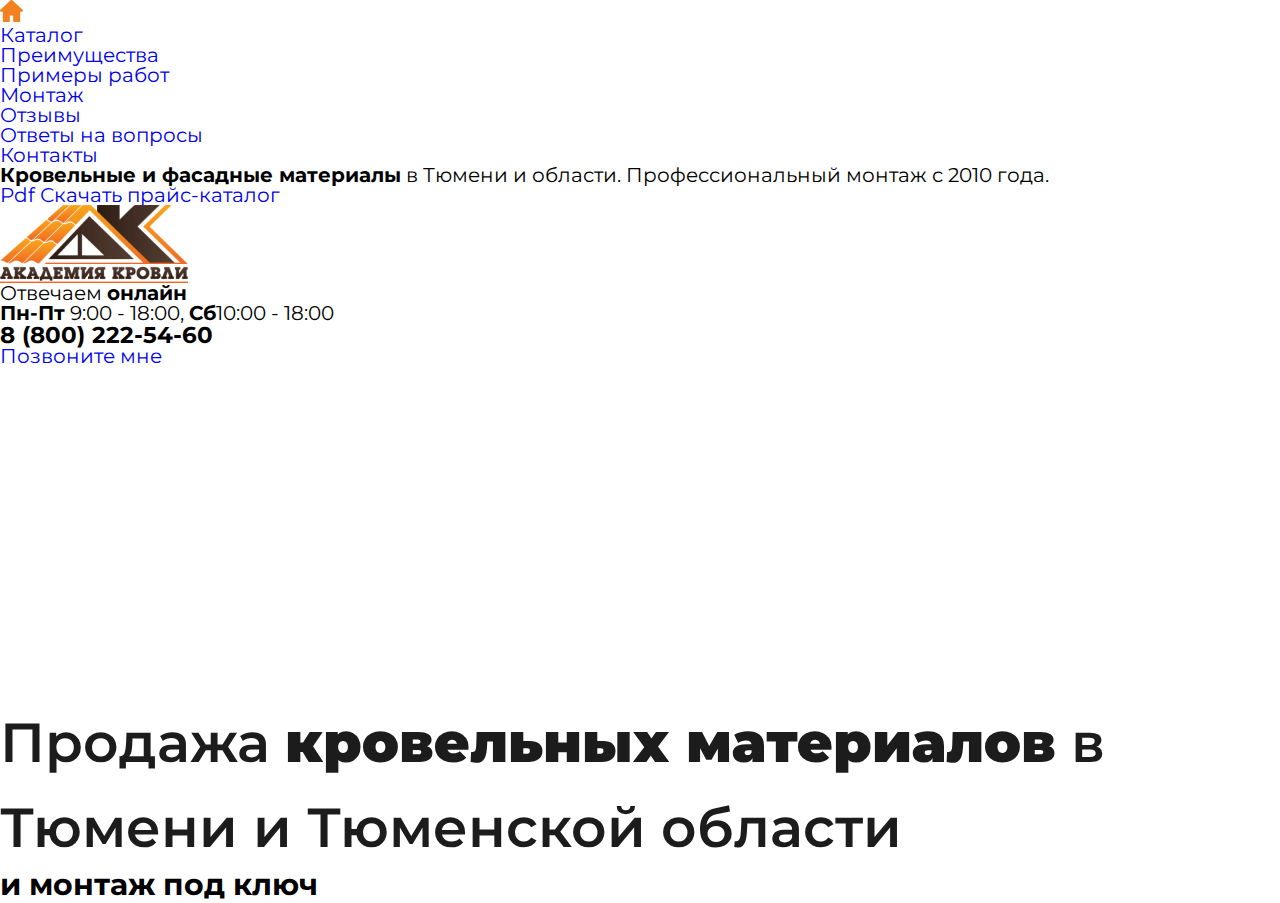
==== index.html @ 5ec49ae6 "feat: made html layout" ====
<!DOCTYPE html>
<html lang="ru">
<head>
    <meta charset="UTF-8">
    <meta http-equiv="X-UA-Compatible" content="IE=edge">
    <meta name="viewport" content="width=device-width, initial-scale=1">
    <title>Продажа кровельных материалов в Тюмени и Тюменской области</title>
    <link rel="stylesheet" href="style.css">
    <link rel="icon" href="./assets/flaticon.ico">
    <link rel="preconnect" href="https://fonts.googleapis.com">
    <link rel="preconnect" href="https://fonts.gstatic.com" crossorigin>
    <link href="https://fonts.googleapis.com/css2?family=Montserrat:wght@300;400;500;600;700&display=swap" rel="stylesheet">
</head>
<body>

    <header class="header">
        <div class="header_container">
        <div class="header_menu">
        <a href="#" class="logo">
        <object type="image/svg+xml" data="./assets/logo.svg" class="logo-object">
         Your browser does not support SVG
        </object>
        </a> 
        <div class="header_panel">
        <nav class="header-nav">
            <ul class="nav-list">
              <li class="nav-item"><a href="#" class="nav-link">Каталог</a></li>
              <li class="nav-item"><a href="#" class="nav-link">Преимущества</a></li>
              <li class="nav-item"><a href="#" class="nav-link">Примеры работ</a></li>
              <li class="nav-item"><a href="#" class="nav-link">Монтаж</a></li>
              <li class="nav-item"><a href="#" class="nav-link">Отзывы</a></li>
              <li class="nav-item"><a href="#" class="nav-link">Ответы на вопросы</a></li>
              <li class="nav-item"><a href="#" class="nav-link">Контакты</a></li>
            </ul>
          </nav>
        </div>
    </div>
    <span class="border_line"></span>
    <div class="header_points">
    <div class="theme_block"><b>Кровельные и фасадные материалы</b> в Тюмени и области. Профессиональный монтаж с 2010 года.</div>
    <div class="pdf_block">
        <a href="#" class="pdf_button">Pdf</a>
        <a href="#" class="download_price clickable_link">Скачать прайс-каталог</a>
    </div>
    <div class="big-logo"><img src="./assets/logo_big.png" alt="logo_big"></div>
    <div class="social_links">
        <p>Отвечаем <b>онлайн</b></p>
        <ul class="social_links_buttons">
            <li class="social_links-item"><a href="#" class="viber-link"></a></li>
            <li class="social_links-item"><a href="#" class="whatsup-link"></a></li>
            <li class="social_links-item"><a href="#" class="telegram-link"></a></li>
        </ul>
    </div>
    <div class="contacts">
        <p><b>Пн-Пт</b> 9:00 - 18:00, <b>Сб</b>10:00 - 18:00</p>
        <h3>8 (800) 222-54-60</h3>
        <a href="#" class="call_link clickable_link">Позвоните мне</a>
    </div>
    </div>
</div>
    </header>


<section class="landing_text">

<h1 class="landing_title">Продажа <b>кровельных материалов</b> в Тюмени и Тюменской области </h1>
<div class="title_addition">
    <div class="dots">
        <span class="dot"></span>
        <span class="dot"></span>
        <span class="dot"></span>
        <span class="dot"></span>
      </div>
<h2>и монтаж под ключ</h2>



</div>




</section>








<script  src="./script.js">
</script>  
</body>
</html>
---- style.css ----
* {
  padding: 0;
  margin: 0;
  border: 0;
}

*, *:before, *:after {
  -webkit-box-sizing: border-box;
  box-sizing: border-box;
}

:focus, :active {
  outline: none;
}

a:focus, a:active {
  outline: none;
}

nav, footer, header, aside {
  display: block;
}

html, body {
  scroll-behavior: smooth;
  overflow-x: hidden;
  height: 100%;
  width: 100%;
  font-size: 100%;
  line-height: 1;
  -ms-text-size-adjust: 100%;
  -moz-text-size-adjust: 100%;
  -webkit-text-size-adjust: 100%;
}

input, button, textarea {
  font-family: inherit;
}

input::-ms-clear {
  display: none;
}

button {
  padding: 0;
  border: none;
  font: inherit;
  color: inherit;
  background-color: transparent;
  cursor: pointer;
}

button::-moz-focus-inner {
  padding: 0;
  border: 0;
}

a, a:visited {
  text-decoration: none;
}

a:hover {
  text-decoration: none;
}

ul li {
  list-style: none;
}

img {
  vertical-align: top;
}

textarea {
  font-family: inherit;
  font-size: inherit;
  line-height: inherit;
  border: none;
  background-color: transparent;
  resize: none;
  outline: none;
}

body, h1 {
  font-family: 'Montserrat', sans-serif;
}

html {
  font-size: 20px;
}

body {
  display: -webkit-box;
  display: -ms-flexbox;
  display: flex;
  -webkit-box-orient: vertical;
  -webkit-box-direction: normal;
      -ms-flex-direction: column;
          flex-direction: column;
  -webkit-box-pack: justify;
      -ms-flex-pack: justify;
          justify-content: space-between;
  background-image: url(./assets/BG.jpg) no-repeat;
  background-size: cover;
}

.container {
  max-width: 1570px;
  margin: 0 auto;
}

@media (max-width: 320px) {
  .container {
    padding: 0 21px;
  }
}

h1 {
  font-size: 2.75rem;
  font-style: normal;
  font-weight: 600;
  line-height: 4.25rem;
  color: #1C1C1C;
}
/*# sourceMappingURL=style.css.map */
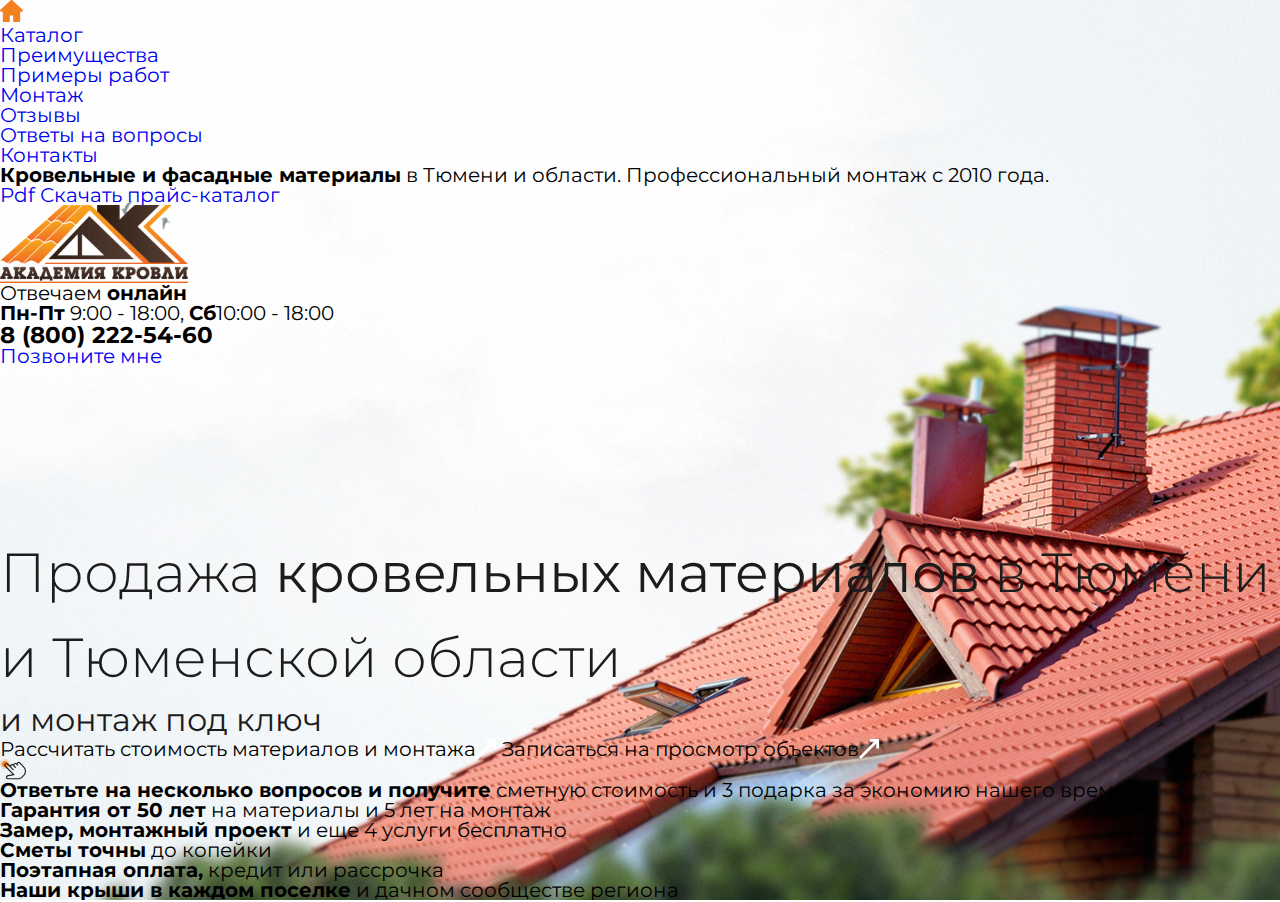
==== commit 22360e6a: "feat: end html start css" ====
--- a/index.html
+++ b/index.html
@@ -60,7 +60,7 @@
 </div>
     </header>
 
-
+<main>
 <section class="landing_text">
 
 <h1 class="landing_title">Продажа <b>кровельных материалов</b> в Тюмени и Тюменской области </h1>
@@ -72,23 +72,29 @@
         <span class="dot"></span>
       </div>
 <h2>и монтаж под ключ</h2>
-
-
-
+<button class="button cost_button"><span>Рассчитать стоимость материалов и монтажа</span><img src="./assets/arrow.svg" alt="arrow"></button>
+<button class="button buy_button"><span>Записаться на просмотр объектов</span><img src="./assets/arrow.svg" alt="arrow"></button>
+<div class="call_to_action">
+<img src="./assets/questions_icon.svg" alt="questions_call">
+<p class="questions_call"><b>Ответьте на несколько вопросов и получите</b> сметную стоимость и 3 подарка за экономию нашего времени</p>
 </div>
-
-
-
+</div>
 
 </section>
 
+<section class="bullets">
 
+    <ul class="bullets-list">
+        <li class="bullets-item"><b>Гарантия от 50 лет</b> на материалы и 5 лет на монтаж</li>
+        <li class="bullets-item"><b>Замер, монтажный проект</b> и еще 4 услуги бесплатно</li>
+        <li class="bullets-item"><b>Сметы точны</b> до копейки</li>
+        <li class="bullets-item"><b>Поэтапная оплата,</b> кредит или рассрочка </li>
+        <li class="bullets-item"><b>Наши крыши в каждом поселке</b> и дачном сообществе региона</li>
+      </ul>
 
+</section>
 
-
-
-
-
+</main>
 <script  src="./script.js">
 </script>  
 </body>
--- a/style.css
+++ b/style.css
@@ -81,7 +81,7 @@
   outline: none;
 }
 
-body, h1 {
+body {
   font-family: 'Montserrat', sans-serif;
 }
 
@@ -100,7 +100,10 @@
   -webkit-box-pack: justify;
       -ms-flex-pack: justify;
           justify-content: space-between;
-  background-image: url(./assets/BG.jpg) no-repeat;
+  background-image: url(./assets/BG.jpg);
+  width: 100vw;
+  background-position: center;
+  background-repeat: no-repeat;
   background-size: cover;
 }
 
@@ -118,8 +121,16 @@
 h1 {
   font-size: 2.75rem;
   font-style: normal;
-  font-weight: 600;
+  font-weight: 300;
   line-height: 4.25rem;
   color: #1C1C1C;
 }
+
+h2 {
+  font-size: 1.6rem;
+  font-style: normal;
+  font-weight: 400;
+  line-height: 1.95rem;
+  color: #1C1C1C;
+}
 /*# sourceMappingURL=style.css.map */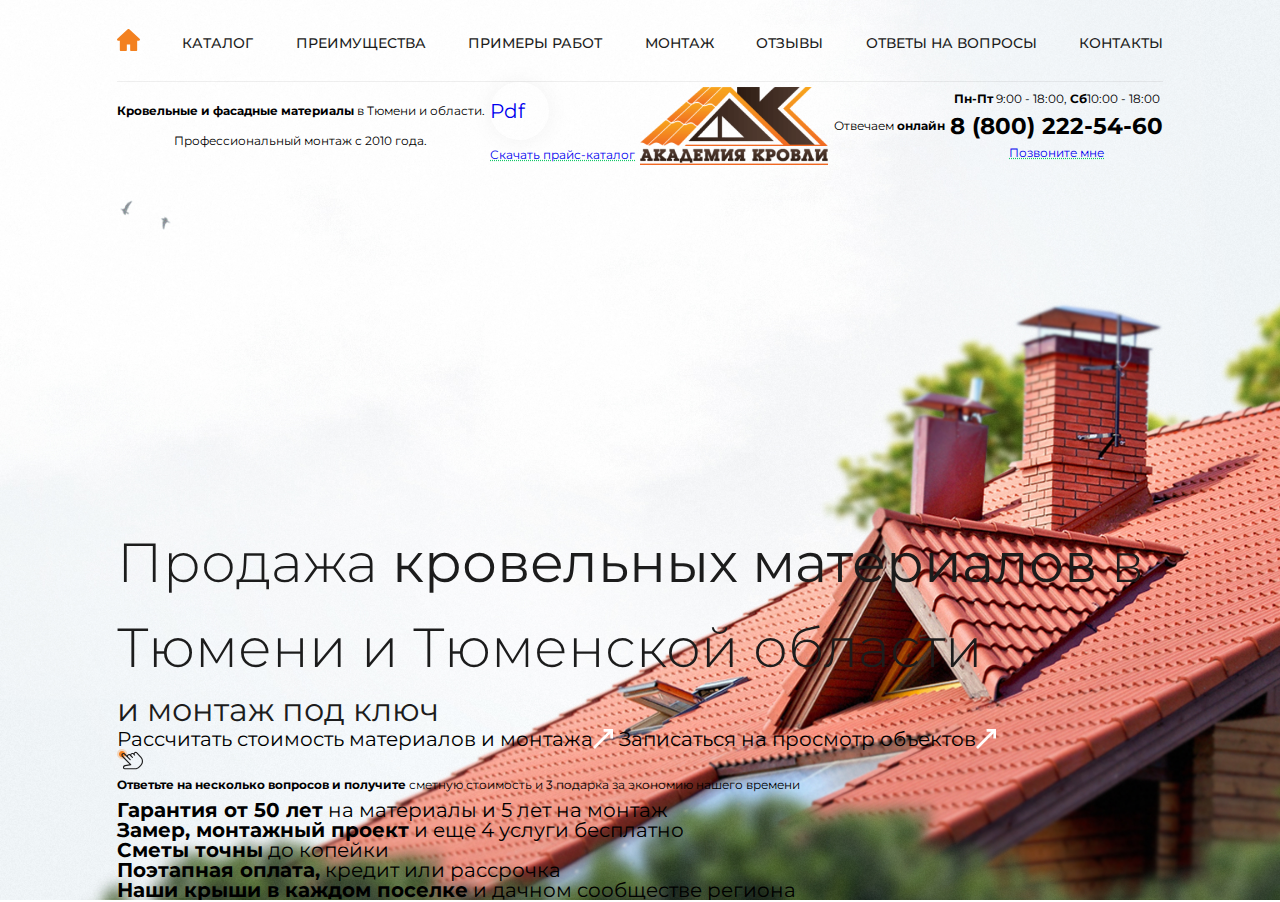
==== commit 58fa0c57: "feat: end header" ====
--- a/index.html
+++ b/index.html
@@ -14,16 +14,12 @@
 <body>
 
     <header class="header">
-        <div class="header_container">
-        <div class="header_menu">
-        <a href="#" class="logo">
-        <object type="image/svg+xml" data="./assets/logo.svg" class="logo-object">
-         Your browser does not support SVG
-        </object>
-        </a> 
-        <div class="header_panel">
-        <nav class="header-nav">
+        <div class="container">
+        <nav class="header_menu">
             <ul class="nav-list">
+              <li class="logo-object"><a href="#" class="nav-link logo"><object type="image/svg+xml" data="./assets/logo.svg" class="logo-object">
+                Your browser does not support SVG
+               </object></a></li>
               <li class="nav-item"><a href="#" class="nav-link">Каталог</a></li>
               <li class="nav-item"><a href="#" class="nav-link">Преимущества</a></li>
               <li class="nav-item"><a href="#" class="nav-link">Примеры работ</a></li>
@@ -33,17 +29,18 @@
               <li class="nav-item"><a href="#" class="nav-link">Контакты</a></li>
             </ul>
           </nav>
-        </div>
+    <span class="border_line"></span>
+    <div class="header_menu">
+    <div class="theme_block">
+        <p><b>Кровельные и фасадные материалы</b> в Тюмени и области.</p>
+        <p> Профессиональный монтаж с 2010 года.</p>
     </div>
-    <span class="border_line"></span>
-    <div class="header_points">
-    <div class="theme_block"><b>Кровельные и фасадные материалы</b> в Тюмени и области. Профессиональный монтаж с 2010 года.</div>
     <div class="pdf_block">
-        <a href="#" class="pdf_button">Pdf</a>
+        <div class="pdf_button"><a href="#">Pdf</a></div>
         <a href="#" class="download_price clickable_link">Скачать прайс-каталог</a>
     </div>
     <div class="big-logo"><img src="./assets/logo_big.png" alt="logo_big"></div>
-    <div class="social_links">
+    <div class="social_links theme_block">
         <p>Отвечаем <b>онлайн</b></p>
         <ul class="social_links_buttons">
             <li class="social_links-item"><a href="#" class="viber-link"></a></li>
@@ -51,7 +48,7 @@
             <li class="social_links-item"><a href="#" class="telegram-link"></a></li>
         </ul>
     </div>
-    <div class="contacts">
+    <div class="contacts theme_block">
         <p><b>Пн-Пт</b> 9:00 - 18:00, <b>Сб</b>10:00 - 18:00</p>
         <h3>8 (800) 222-54-60</h3>
         <a href="#" class="call_link clickable_link">Позвоните мне</a>
@@ -61,8 +58,8 @@
     </header>
 
 <main>
+<div class="container">
 <section class="landing_text">
-
 <h1 class="landing_title">Продажа <b>кровельных материалов</b> в Тюмени и Тюменской области </h1>
 <div class="title_addition">
     <div class="dots">
@@ -93,7 +90,7 @@
       </ul>
 
 </section>
-
+</div>
 </main>
 <script  src="./script.js">
 </script>  
--- a/style.css
+++ b/style.css
@@ -79,6 +79,11 @@
   background-color: transparent;
   resize: none;
   outline: none;
+}
+
+.nav-link, .logo {
+  -webkit-transition: all .3s ease-out;
+  transition: all .3s ease-out;
 }
 
 body {
@@ -108,11 +113,11 @@
 }
 
 .container {
-  max-width: 1570px;
+  max-width: 81.77vw;
   margin: 0 auto;
 }
 
-@media (max-width: 320px) {
+@media (max-width: 16.67vw) {
   .container {
     padding: 0 21px;
   }
@@ -133,4 +138,111 @@
   line-height: 1.95rem;
   color: #1C1C1C;
 }
+
+.header {
+  display: -webkit-box;
+  display: -ms-flexbox;
+  display: flex;
+  -webkit-box-orient: vertical;
+  -webkit-box-direction: normal;
+      -ms-flex-direction: column;
+          flex-direction: column;
+}
+
+.header_menu {
+  display: -webkit-box;
+  display: -ms-flexbox;
+  display: flex;
+  -webkit-box-align: center;
+      -ms-flex-align: center;
+          align-items: center;
+  -webkit-box-pack: justify;
+      -ms-flex-pack: justify;
+          justify-content: space-between;
+}
+
+.nav-list {
+  padding: 2.24vw 0 1.92vw 0;
+  width: 100vw;
+  display: -webkit-box;
+  display: -ms-flexbox;
+  display: flex;
+  -webkit-box-align: center;
+      -ms-flex-align: center;
+          align-items: center;
+  -webkit-box-pack: justify;
+      -ms-flex-pack: justify;
+          justify-content: space-between;
+  border-bottom: 1px solid rgba(28, 28, 28, 0.07);
+}
+
+.nav-link {
+  list-style: none;
+  cursor: pointer;
+  font-size: 0.7rem;
+  font-style: normal;
+  font-weight: 500;
+  line-height: 0.98rem;
+  text-transform: uppercase;
+  letter-spacing: 5%;
+  color: #1C1C1C;
+}
+
+.nav-link:hover {
+  color: #F38120;
+}
+
+@media (max-width: 16.67vw) {
+  .header-nav {
+    display: none;
+  }
+}
+
+.logo {
+  cursor: pointer;
+}
+
+.logo-object {
+  cursor: pointer;
+}
+
+p {
+  font-size: 0.6rem;
+  font-style: normal;
+  font-weight: 400;
+  line-height: 1.5rem;
+}
+
+.theme_block {
+  display: -webkit-box;
+  display: -ms-flexbox;
+  display: flex;
+  -webkit-box-orient: vertical;
+  -webkit-box-direction: normal;
+      -ms-flex-direction: column;
+          flex-direction: column;
+  text-align: center;
+}
+
+.clickable_link {
+  font-size: 0.6rem;
+  font-style: normal;
+  font-weight: 400;
+  line-height: 1.5rem;
+  text-decoration: underline;
+  -webkit-text-decoration-style: dotted;
+          text-decoration-style: dotted;
+  -webkit-text-decoration-color: #12C868;
+          text-decoration-color: #12C868;
+}
+
+.pdf_button {
+  width: 4.57vw;
+  height: 4.57vw;
+  border-radius: 50%;
+  -webkit-box-shadow: 0px 0px 25px rgba(0, 0, 0, 0.05);
+          box-shadow: 0px 0px 25px rgba(0, 0, 0, 0.05);
+  -ms-flex-line-pack: center;
+      align-content: center;
+}
 /*# sourceMappingURL=style.css.map */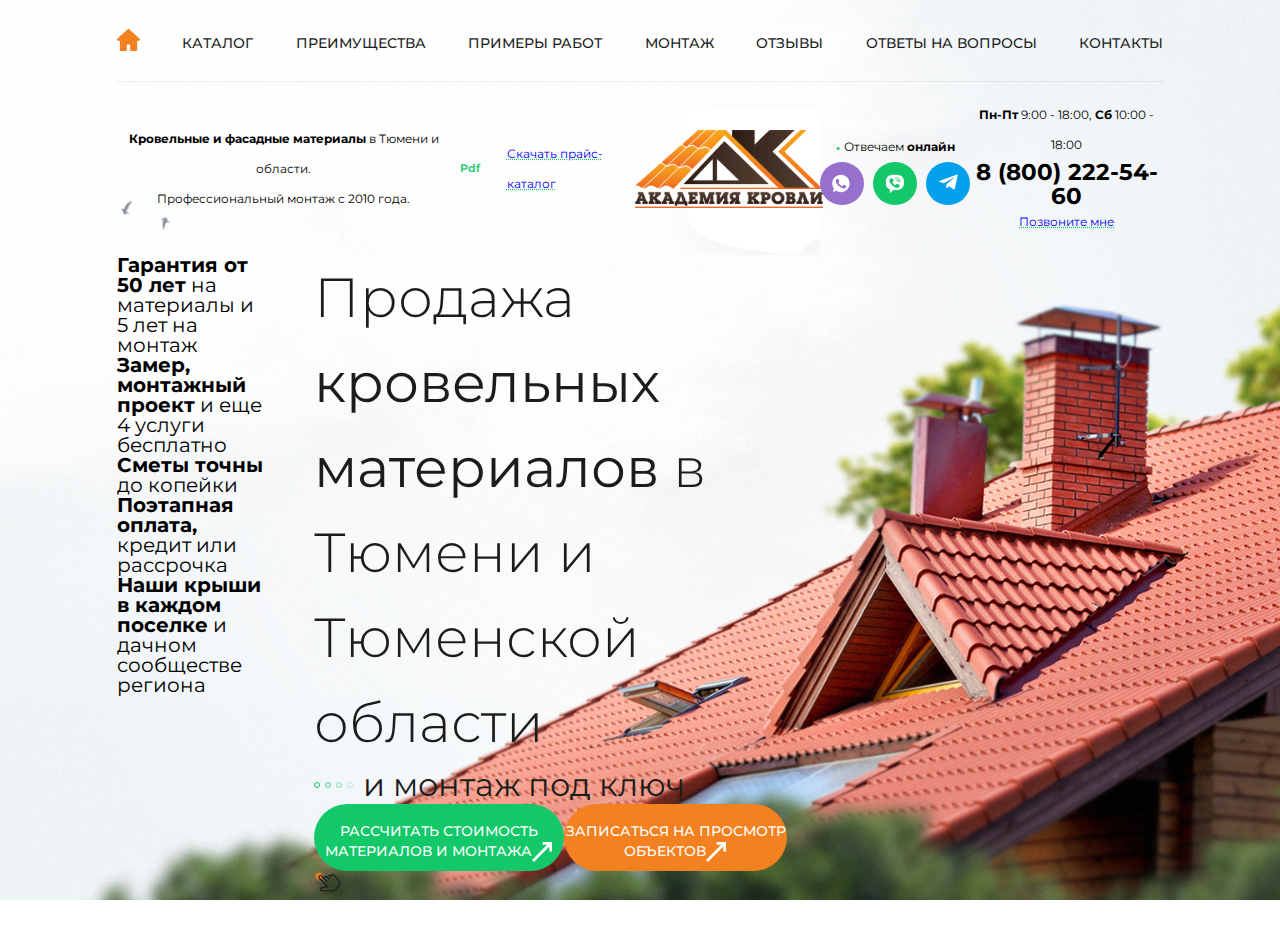
==== commit 802df193: "feat: add css" ====
--- a/index.html
+++ b/index.html
@@ -36,20 +36,32 @@
         <p> Профессиональный монтаж с 2010 года.</p>
     </div>
     <div class="pdf_block">
-        <div class="pdf_button"><a href="#">Pdf</a></div>
+        <div class="icon-circle icon-circle_white"><a href="#">Pdf</a></div>
         <a href="#" class="download_price clickable_link">Скачать прайс-каталог</a>
     </div>
     <div class="big-logo"><img src="./assets/logo_big.png" alt="logo_big"></div>
     <div class="social_links theme_block">
         <p>Отвечаем <b>онлайн</b></p>
         <ul class="social_links_buttons">
-            <li class="social_links-item"><a href="#" class="viber-link"></a></li>
-            <li class="social_links-item"><a href="#" class="whatsup-link"></a></li>
-            <li class="social_links-item"><a href="#" class="telegram-link"></a></li>
+            <li class="social_links-item">
+                <span class="icon-circle icon-circle_purple">
+                    <span class="ico ico_viber"></span>
+                </span>
+            </li>
+            <li class="social_links-item">
+                <span class="icon-circle icon-circle_green">
+                <span class="ico ico_whatsup"></span>
+            </span>
+            </li>
+            <li class="social_links-item">
+                <span class="icon-circle icon-circle_blue">
+                <span class="ico ico_telegram"></span>
+            </span>
+            </li>
         </ul>
     </div>
     <div class="contacts theme_block">
-        <p><b>Пн-Пт</b> 9:00 - 18:00, <b>Сб</b>10:00 - 18:00</p>
+        <p><b>Пн-Пт</b> 9:00 - 18:00, <b>Сб</b> 10:00 - 18:00</p>
         <h3>8 (800) 222-54-60</h3>
         <a href="#" class="call_link clickable_link">Позвоните мне</a>
     </div>
@@ -59,6 +71,21 @@
 
 <main>
 <div class="container">
+<div class="section_wrap">
+    <section class="bullets">
+
+        <ul class="bullets-list">
+            <li class="bullets-item"><b>Гарантия от 50 лет</b> на материалы и 5 лет на монтаж</li>
+            <li class="bullets-item"><b>Замер, монтажный проект</b> и еще 4 услуги бесплатно</li>
+            <li class="bullets-item"><b>Сметы точны</b> до копейки</li>
+            <li class="bullets-item"><b>Поэтапная оплата,</b> кредит или рассрочка </li>
+            <li class="bullets-item"><b>Наши крыши в каждом поселке</b> и дачном сообществе региона</li>
+          </ul>
+    
+    </section>
+
+
+
 <section class="landing_text">
 <h1 class="landing_title">Продажа <b>кровельных материалов</b> в Тюмени и Тюменской области </h1>
 <div class="title_addition">
@@ -69,8 +96,10 @@
         <span class="dot"></span>
       </div>
 <h2>и монтаж под ключ</h2>
-<button class="button cost_button"><span>Рассчитать стоимость материалов и монтажа</span><img src="./assets/arrow.svg" alt="arrow"></button>
-<button class="button buy_button"><span>Записаться на просмотр объектов</span><img src="./assets/arrow.svg" alt="arrow"></button>
+</div>
+<div class="buttons">
+<button class="button button_cost"><span>Рассчитать стоимость материалов и монтажа</span><img src="./assets/arrow.svg" alt="arrow"></button>
+<button class="button button_buy"><span>Записаться на просмотр объектов</span><img src="./assets/arrow.svg" alt="arrow"></button>
 <div class="call_to_action">
 <img src="./assets/questions_icon.svg" alt="questions_call">
 <p class="questions_call"><b>Ответьте на несколько вопросов и получите</b> сметную стоимость и 3 подарка за экономию нашего времени</p>
@@ -78,18 +107,7 @@
 </div>
 
 </section>
-
-<section class="bullets">
-
-    <ul class="bullets-list">
-        <li class="bullets-item"><b>Гарантия от 50 лет</b> на материалы и 5 лет на монтаж</li>
-        <li class="bullets-item"><b>Замер, монтажный проект</b> и еще 4 услуги бесплатно</li>
-        <li class="bullets-item"><b>Сметы точны</b> до копейки</li>
-        <li class="bullets-item"><b>Поэтапная оплата,</b> кредит или рассрочка </li>
-        <li class="bullets-item"><b>Наши крыши в каждом поселке</b> и дачном сообществе региона</li>
-      </ul>
-
-</section>
+</div>
 </div>
 </main>
 <script  src="./script.js">
--- a/style.css
+++ b/style.css
@@ -1,3 +1,4 @@
+@charset "UTF-8";
 * {
   padding: 0;
   margin: 0;
@@ -81,7 +82,7 @@
   outline: none;
 }
 
-.nav-link, .logo {
+.nav-link, .logo, .icon-circle_white:hover, .dot, .button {
   -webkit-transition: all .3s ease-out;
   transition: all .3s ease-out;
 }
@@ -102,9 +103,6 @@
   -webkit-box-direction: normal;
       -ms-flex-direction: column;
           flex-direction: column;
-  -webkit-box-pack: justify;
-      -ms-flex-pack: justify;
-          justify-content: space-between;
   background-image: url(./assets/BG.jpg);
   width: 100vw;
   background-position: center;
@@ -236,13 +234,216 @@
           text-decoration-color: #12C868;
 }
 
-.pdf_button {
-  width: 4.57vw;
-  height: 4.57vw;
+.pdf_block {
+  display: -webkit-box;
+  display: -ms-flexbox;
+  display: flex;
+  -webkit-box-align: center;
+      -ms-flex-align: center;
+          align-items: center;
+  gap: 17.15px;
+}
+
+.big-logo {
+  width: 14.27vw;
+  height: 13.55vw;
+  background-image: url(./assets/biglogoform.png);
+  display: -webkit-inline-box;
+  display: -ms-inline-flexbox;
+  display: inline-flex;
+  -webkit-box-align: center;
+      -ms-flex-align: center;
+          align-items: center;
+  -webkit-box-pack: center;
+      -ms-flex-pack: center;
+          justify-content: center;
+}
+
+.social_links p::before {
+  content: "🞄";
+  color: #12C868;
+  padding-right: 4px;
+}
+
+.social_links_buttons {
+  display: -webkit-box;
+  display: -ms-flexbox;
+  display: flex;
+  gap: 0.73vw;
+}
+
+.ico {
+  cursor: pointer;
+  display: inline-block;
+  width: 19.29px;
+  height: 19.29px;
+}
+
+.icon-circle {
+  width: 43.85px;
+  height: 43.85px;
   border-radius: 50%;
+  display: -webkit-inline-box;
+  display: -ms-inline-flexbox;
+  display: inline-flex;
+  -webkit-box-align: center;
+      -ms-flex-align: center;
+          align-items: center;
+  -webkit-box-pack: center;
+      -ms-flex-pack: center;
+          justify-content: center;
+}
+
+.icon-circle_purple {
+  background-color: #976FCC;
+}
+
+.icon-circle_green {
+  background-color: #12C868;
+}
+
+.icon-circle_blue {
+  background-color: #05A0EB;
+}
+
+.icon-circle_white:hover {
   -webkit-box-shadow: 0px 0px 25px rgba(0, 0, 0, 0.05);
           box-shadow: 0px 0px 25px rgba(0, 0, 0, 0.05);
-  -ms-flex-line-pack: center;
-      align-content: center;
+}
+
+.icon-circle_white a {
+  font-size: 0.55rem;
+  font-style: normal;
+  font-weight: 600;
+  line-height: 0.67rem;
+  color: #12C868;
+}
+
+.ico_viber {
+  background-image: url("./assets/viber.svg");
+  background-repeat: no-repeat;
+  background-size: contain;
+}
+
+.ico_whatsup {
+  background-image: url("./assets/whatsup.svg");
+  background-repeat: no-repeat;
+  background-size: contain;
+}
+
+.ico_telegram {
+  background-image: url("./assets/telegram.svg");
+  background-repeat: no-repeat;
+  background-size: contain;
+}
+
+.section_wrap {
+  display: -webkit-box;
+  display: -ms-flexbox;
+  display: flex;
+  gap: 3.7vw;
+}
+
+.landing_text {
+  display: -webkit-box;
+  display: -ms-flexbox;
+  display: flex;
+  -webkit-box-orient: vertical;
+  -webkit-box-direction: normal;
+      -ms-flex-direction: column;
+          flex-direction: column;
+  width: 37.92vw;
+  height: 30.42vw;
+}
+
+.title_addition {
+  display: -webkit-box;
+  display: -ms-flexbox;
+  display: flex;
+  -webkit-box-align: center;
+      -ms-flex-align: center;
+          align-items: center;
+  gap: 0.83vw;
+}
+
+.dots {
+  display: -webkit-box;
+  display: -ms-flexbox;
+  display: flex;
+  gap: 0.367vw;
+}
+
+.dot {
+  width: 0.48vw;
+  height: 0.48vw;
+  border-radius: 50%;
+  border: 1.5px solid #12C868;
+}
+
+.dot:nth-child(2) {
+  border: 1.5px solid rgba(18, 200, 104, 0.75);
+}
+
+.dot:nth-child(3) {
+  border: 1.5px solid rgba(18, 200, 104, 0.5);
+}
+
+.dot:nth-child(4) {
+  border: 1.5px solid rgba(18, 200, 104, 0.25);
+}
+
+.buttons {
+  display: -webkit-box;
+  display: -ms-flexbox;
+  display: flex;
+  -ms-flex-wrap: wrap;
+      flex-wrap: wrap;
+}
+
+.button {
+  -webkit-box-align: center;
+      -ms-flex-align: center;
+          align-items: center;
+  padding: 1.4vw 0;
+  height: 5.2vw;
+  font-size: 0.7rem;
+  font-style: normal;
+  font-weight: 500;
+  line-height: 0.98rem;
+  color: #FFFFFF;
+  text-transform: uppercase;
+  letter-spacing: 2%;
+  border-radius: 500px;
+  cursor: pointer;
+}
+
+.button_cost {
+  background: #12C868;
+  width: 19.53vw;
+}
+
+.button_cost:hover {
+  background: #21E27C;
+}
+
+.button_buy {
+  background: #F38120;
+  width: 17.44vw;
+}
+
+.button_buy:hover {
+  background: #FD9C49;
+}
+
+.bullets {
+  display: -webkit-box;
+  display: -ms-flexbox;
+  display: flex;
+  -webkit-box-orient: vertical;
+  -webkit-box-direction: normal;
+      -ms-flex-direction: column;
+          flex-direction: column;
+  width: 11.72vw;
+  height: 32.63vw;
 }
 /*# sourceMappingURL=style.css.map */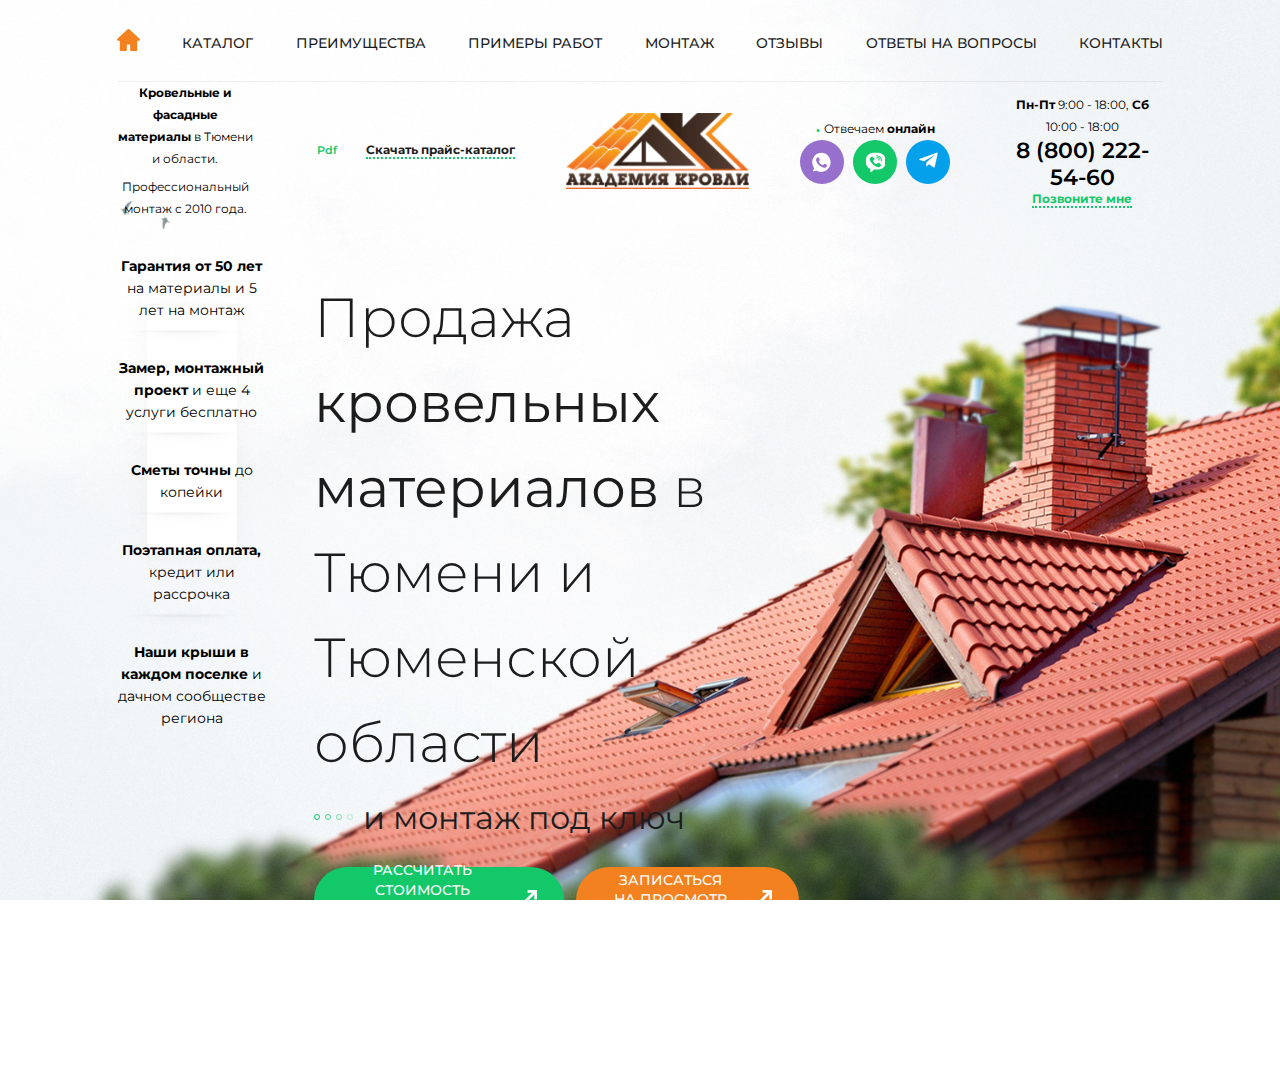
==== commit 37b06e64: "feat: end dekstop" ====
--- a/index.html
+++ b/index.html
@@ -31,39 +31,64 @@
           </nav>
     <span class="border_line"></span>
     <div class="header_menu">
-    <div class="theme_block">
-        <p><b>Кровельные и фасадные материалы</b> в Тюмени и области.</p>
+    <div class="theme_block introduction_block">
+        <p><strong>Кровельные и фасадные материалы</strong> в Тюмени и области.</p>
         <p> Профессиональный монтаж с 2010 года.</p>
     </div>
     <div class="pdf_block">
         <div class="icon-circle icon-circle_white"><a href="#">Pdf</a></div>
-        <a href="#" class="download_price clickable_link">Скачать прайс-каталог</a>
+        <a href="#" class="download_price clickable_link"><b>Скачать прайс-каталог</b></a>
     </div>
     <div class="big-logo"><img src="./assets/logo_big.png" alt="logo_big"></div>
     <div class="social_links theme_block">
-        <p>Отвечаем <b>онлайн</b></p>
+        <p>Отвечаем <strong>онлайн</strong></p>
         <ul class="social_links_buttons">
             <li class="social_links-item">
+                <a href="https://www.viber.com/ru/" target="_blank">
                 <span class="icon-circle icon-circle_purple">
                     <span class="ico ico_viber"></span>
+                </a>
                 </span>
             </li>
             <li class="social_links-item">
+                <a href="https://www.whatsapp.com/?lang=ru" target="_blank">
                 <span class="icon-circle icon-circle_green">
                 <span class="ico ico_whatsup"></span>
             </span>
+                </a>
             </li>
             <li class="social_links-item">
+                <a href="https://web.telegram.org/k/" target="_blank">
                 <span class="icon-circle icon-circle_blue">
                 <span class="ico ico_telegram"></span>
             </span>
+                </a>
             </li>
         </ul>
     </div>
     <div class="contacts theme_block">
-        <p><b>Пн-Пт</b> 9:00 - 18:00, <b>Сб</b> 10:00 - 18:00</p>
+        <p><strong>Пн-Пт</strong> 9:00 - 18:00, <strong>Сб</strong> 10:00 - 18:00</p>
         <h3>8 (800) 222-54-60</h3>
         <a href="#" class="call_link clickable_link">Позвоните мне</a>
+        <div class="popup" id="popup">
+            <div class="popup_body">
+                <button href="" class="round_button  popup_close"><img src="../../assets/icons/Xlose_Popup.svg" alt="close"></button>
+                <div class="popup_content">
+                   <img class="popup_picture"></img>
+                   <div class="popup_text">
+                   <h3 class="popup_title"></h3>
+                   <h4 class="popup_breed"></h4>
+                   <h5 class="popup_description"></h5>
+                   <ul class="popup_list">
+                    <li class="modal__list-point"></li>
+                    <li class="modal__list-point"></li>
+                    <li class="modal__list-point"></li>
+                    <li class="modal__list-point"></li>
+                   </ul>
+                </div>
+                </div>
+            </div>
+        </div>  
     </div>
     </div>
 </div>
@@ -75,11 +100,15 @@
     <section class="bullets">
 
         <ul class="bullets-list">
-            <li class="bullets-item"><b>Гарантия от 50 лет</b> на материалы и 5 лет на монтаж</li>
-            <li class="bullets-item"><b>Замер, монтажный проект</b> и еще 4 услуги бесплатно</li>
-            <li class="bullets-item"><b>Сметы точны</b> до копейки</li>
-            <li class="bullets-item"><b>Поэтапная оплата,</b> кредит или рассрочка </li>
-            <li class="bullets-item"><b>Наши крыши в каждом поселке</b> и дачном сообществе региона</li>
+            <li class="bullets-item"><strong>Гарантия от 50 лет</strong> на материалы и 5 лет на монтаж</li>
+            <span class="shadow_bullet"></span>
+            <li class="bullets-item"><strong>Замер, монтажный проект</strong> и еще 4 услуги бесплатно</li>
+            <span class="shadow_bullet"></span>
+            <li class="bullets-item"><strong>Сметы точны</strong> до копейки</li>
+            <span class="shadow_bullet"></span>
+            <li class="bullets-item"><strong>Поэтапная оплата,</strong> кредит или рассрочка </li>
+            <span class="shadow_bullet"></span>
+            <li class="bullets-item"><strong>Наши крыши в каждом поселке</strong> и дачном сообществе региона</li>
           </ul>
     
     </section>
@@ -87,7 +116,7 @@
 
 
 <section class="landing_text">
-<h1 class="landing_title">Продажа <b>кровельных материалов</b> в Тюмени и Тюменской области </h1>
+<h1 class="landing_title">Продажа <strong>кровельных материалов</strong> в Тюмени и Тюменской области </h1>
 <div class="title_addition">
     <div class="dots">
         <span class="dot"></span>
@@ -102,7 +131,7 @@
 <button class="button button_buy"><span>Записаться на просмотр объектов</span><img src="./assets/arrow.svg" alt="arrow"></button>
 <div class="call_to_action">
 <img src="./assets/questions_icon.svg" alt="questions_call">
-<p class="questions_call"><b>Ответьте на несколько вопросов и получите</b> сметную стоимость и 3 подарка за экономию нашего времени</p>
+<p class="questions_call"><strong>Ответьте на несколько вопросов и получите</strong> сметную стоимость и 3 подарка за экономию нашего времени</p>
 </div>
 </div>
 
--- a/style.css
+++ b/style.css
@@ -137,6 +137,13 @@
   color: #1C1C1C;
 }
 
+h3 {
+  font-size: 1.1rem;
+  font-style: normal;
+  font-weight: 600;
+  line-height: 1.34rem;
+}
+
 .header {
   display: -webkit-box;
   display: -ms-flexbox;
@@ -208,7 +215,7 @@
   font-size: 0.6rem;
   font-style: normal;
   font-weight: 400;
-  line-height: 1.5rem;
+  line-height: 1.1rem;
 }
 
 .theme_block {
@@ -220,18 +227,43 @@
       -ms-flex-direction: column;
           flex-direction: column;
   text-align: center;
+  line-height: 0.9rem;
+}
+
+.introduction_block {
+  display: -webkit-box;
+  display: -ms-flexbox;
+  display: flex;
+  -webkit-box-orient: vertical;
+  -webkit-box-direction: normal;
+      -ms-flex-direction: column;
+          flex-direction: column;
+  gap: 0.5vw;
+  width: 10.69vw;
+}
+
+.contacts {
+  width: 12.65vw;
 }
 
 .clickable_link {
   font-size: 0.6rem;
   font-style: normal;
   font-weight: 400;
-  line-height: 1.5rem;
-  text-decoration: underline;
-  -webkit-text-decoration-style: dotted;
-          text-decoration-style: dotted;
-  -webkit-text-decoration-color: #12C868;
-          text-decoration-color: #12C868;
+  line-height: 0.73rem;
+  color: #1C1C1C;
+}
+
+.clickable_link:hover {
+  color: #12C868;
+}
+
+.clickable_link::after {
+  top: 3px;
+  display: block;
+  width: 100%;
+  content: '';
+  border-bottom: 2px dotted #12C868;
 }
 
 .pdf_block {
@@ -246,17 +278,25 @@
 
 .big-logo {
   width: 14.27vw;
-  height: 13.55vw;
+  height: 7.7vw;
   background-image: url(./assets/biglogoform.png);
-  display: -webkit-inline-box;
-  display: -ms-inline-flexbox;
-  display: inline-flex;
+  background-position: center;
+  background-size: contain;
+  background-repeat: no-repeat;
+  display: -webkit-box;
+  display: -ms-flexbox;
+  display: flex;
   -webkit-box-align: center;
       -ms-flex-align: center;
           align-items: center;
   -webkit-box-pack: center;
       -ms-flex-pack: center;
           justify-content: center;
+}
+
+.big-logo img {
+  max-width: 100%;
+  height: auto;
 }
 
 .social_links p::before {
@@ -337,6 +377,32 @@
   background-size: contain;
 }
 
+.contacts {
+  display: -webkit-box;
+  display: -ms-flexbox;
+  display: flex;
+  -webkit-box-orient: vertical;
+  -webkit-box-direction: normal;
+      -ms-flex-direction: column;
+          flex-direction: column;
+  gap: 0.03vw;
+}
+
+.call_link {
+  color: #12C868;
+  font-weight: bold;
+  width: -webkit-fit-content;
+  width: -moz-fit-content;
+  width: fit-content;
+  -ms-flex-item-align: center;
+      -ms-grid-row-align: center;
+      align-self: center;
+}
+
+.call_link:hover {
+  color: #21E27C;
+}
+
 .section_wrap {
   display: -webkit-box;
   display: -ms-flexbox;
@@ -345,13 +411,15 @@
 }
 
 .landing_text {
-  display: -webkit-box;
-  display: -ms-flexbox;
-  display: flex;
-  -webkit-box-orient: vertical;
-  -webkit-box-direction: normal;
-      -ms-flex-direction: column;
-          flex-direction: column;
+  padding-top: 4.3vw;
+  display: -webkit-box;
+  display: -ms-flexbox;
+  display: flex;
+  -webkit-box-orient: vertical;
+  -webkit-box-direction: normal;
+      -ms-flex-direction: column;
+          flex-direction: column;
+  gap: 0.99vw;
   width: 37.92vw;
   height: 30.42vw;
 }
@@ -398,13 +466,22 @@
   display: flex;
   -ms-flex-wrap: wrap;
       flex-wrap: wrap;
+  gap: 0.9vw;
+  padding-top: 1.35vw;
 }
 
 .button {
-  -webkit-box-align: center;
-      -ms-flex-align: center;
-          align-items: center;
-  padding: 1.4vw 0;
+  display: -webkit-inline-box;
+  display: -ms-inline-flexbox;
+  display: inline-flex;
+  -webkit-box-align: center;
+      -ms-flex-align: center;
+          align-items: center;
+  -webkit-box-pack: center;
+      -ms-flex-pack: center;
+          justify-content: center;
+  gap: 1.71vw;
+  padding: 1.4vw 2vw 1.4vw 2.76vw;
   height: 5.2vw;
   font-size: 0.7rem;
   font-style: normal;
@@ -415,6 +492,7 @@
   letter-spacing: 2%;
   border-radius: 500px;
   cursor: pointer;
+  margin-bottom: 1vw;
 }
 
 .button_cost {
@@ -424,6 +502,7 @@
 
 .button_cost:hover {
   background: #21E27C;
+  gap: 1.3vw;
 }
 
 .button_buy {
@@ -433,9 +512,26 @@
 
 .button_buy:hover {
   background: #FD9C49;
+  gap: 1.3vw;
+}
+
+.call_to_action {
+  width: 14.3vw;
+  display: -webkit-box;
+  display: -ms-flexbox;
+  display: flex;
+  -webkit-box-align: start;
+      -ms-flex-align: start;
+          align-items: flex-start;
+  gap: 0.83vw;
 }
 
 .bullets {
+  background-image: url(./assets/bullets_form.png);
+  background-repeat: no-repeat;
+  background-position: center;
+  background-size: contain;
+  padding-top: 2.7vw;
   display: -webkit-box;
   display: -ms-flexbox;
   display: flex;
@@ -446,4 +542,136 @@
   width: 11.72vw;
   height: 32.63vw;
 }
+
+.bullets-list {
+  display: -webkit-box;
+  display: -ms-flexbox;
+  display: flex;
+  -webkit-box-orient: vertical;
+  -webkit-box-direction: normal;
+      -ms-flex-direction: column;
+          flex-direction: column;
+  text-align: center;
+}
+
+.shadow_bullet {
+  background-image: url(./assets/menu_shadow.png);
+  background-size: 100%;
+  height: 2.81vw;
+}
+
+.bullets-item {
+  font-size: 0.7rem;
+  font-style: normal;
+  font-weight: 400;
+  line-height: 1.1rem;
+}
+
+/*popup*/
+.popup {
+  position: fixed;
+  width: 100%;
+  height: 100%;
+  background-color: rgba(41, 41, 41, 0.6);
+  top: 0;
+  left: 0;
+  opacity: 0;
+  visibility: hidden;
+  overflow-x: hidden;
+  overflow-y: auto;
+  -webkit-transition: all 0.8s ease 0s;
+  transition: all 0.8s ease 0s;
+}
+
+.popup_open {
+  opacity: 1;
+  visibility: visible;
+}
+
+.popup_open .popup_content {
+  -webkit-transform: perspective(600px) translate(0px, 0%) rotateX(0deg);
+          transform: perspective(600px) translate(0px, 0%) rotateX(0deg);
+  opacity: 1;
+}
+
+.popup_body {
+  margin: 0 auto;
+  min-height: 100%;
+  display: -webkit-box;
+  display: -ms-flexbox;
+  display: flex;
+  -webkit-box-orient: vertical;
+  -webkit-box-direction: normal;
+      -ms-flex-direction: column;
+          flex-direction: column;
+  -webkit-box-align: center;
+      -ms-flex-align: center;
+          align-items: center;
+  -webkit-box-pack: center;
+      -ms-flex-pack: center;
+          justify-content: center;
+  max-width: 952px;
+}
+
+.popup_close {
+  -ms-flex-item-align: end;
+      align-self: flex-end;
+  margin-right: 10px;
+}
+
+.popup_content {
+  background-color: var(--color-light-s);
+  border-radius: 9px;
+  max-width: 900px;
+  display: -webkit-box;
+  display: -ms-flexbox;
+  display: flex;
+  -webkit-box-orient: horizontal;
+  -webkit-box-direction: normal;
+      -ms-flex-direction: row;
+          flex-direction: row;
+  -webkit-box-align: center;
+      -ms-flex-align: center;
+          align-items: center;
+  -ms-flex-item-align: start;
+      align-self: flex-start;
+}
+
+.popup_picture {
+  background-image: url(../../assets/images/pets-jennifer.png);
+  background-repeat: no-repeat;
+  background-size: cover;
+  width: 500px;
+  height: 500px;
+}
+
+.popup_text {
+  width: 351px;
+  margin: 0 20px 0 29px;
+}
+
+.popup_title {
+  padding-bottom: 10px;
+}
+
+.popup_description {
+  padding: 40px 0 40px 0;
+}
+
+.modal__list-point {
+  list-style-type: none;
+  font-style: var(--font-styleG);
+  font-size: var(--font-small-text);
+  padding-bottom: 10px;
+}
+
+.modal__list-point::before {
+  color: var(--color-primary);
+  content: "•";
+  padding-right: 10px;
+}
+
+.modal__list-point > .description {
+  font-weight: 700;
+}
 /*# sourceMappingURL=style.css.map */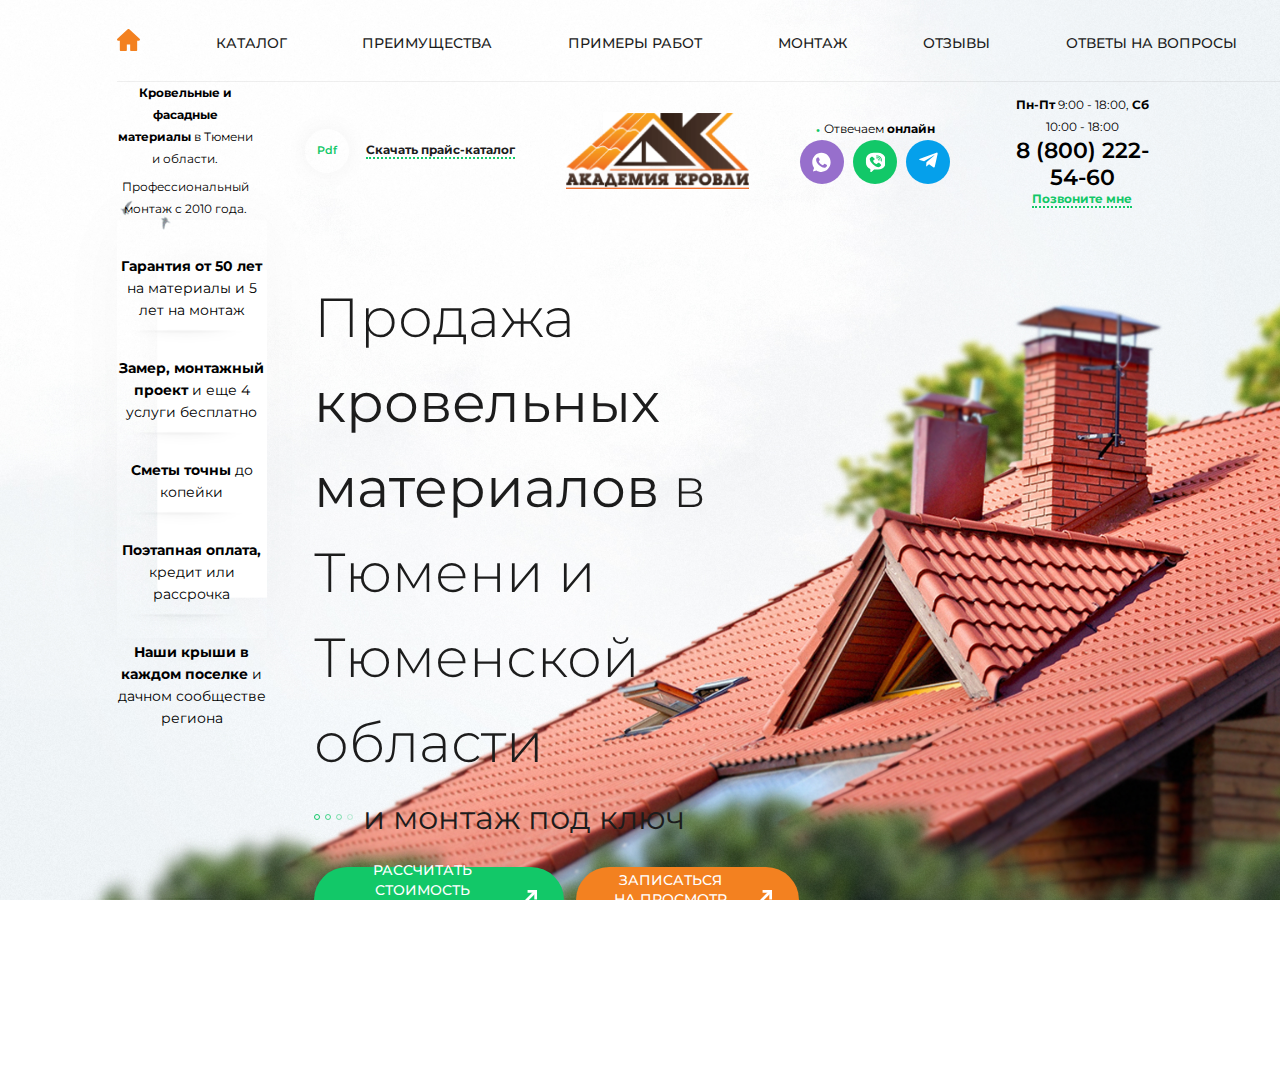
==== commit dbec78a6: "feat: finished" ====
--- a/index.html
+++ b/index.html
@@ -15,7 +15,7 @@
 
     <header class="header">
         <div class="container">
-        <nav class="header_menu">
+        <nav class="header-nav">
             <ul class="nav-list">
               <li class="logo-object"><a href="#" class="nav-link logo"><object type="image/svg+xml" data="./assets/logo.svg" class="logo-object">
                 Your browser does not support SVG
@@ -72,23 +72,31 @@
         <a href="#" class="call_link clickable_link">Позвоните мне</a>
         <div class="popup" id="popup">
             <div class="popup_body">
-                <button href="" class="round_button  popup_close"><img src="../../assets/icons/Xlose_Popup.svg" alt="close"></button>
+                <button href="" class="round_button  popup_close"><img src="./assets/popup_close.svg" alt="close"></button>
                 <div class="popup_content">
-                   <img class="popup_picture"></img>
-                   <div class="popup_text">
-                   <h3 class="popup_title"></h3>
-                   <h4 class="popup_breed"></h4>
-                   <h5 class="popup_description"></h5>
-                   <ul class="popup_list">
-                    <li class="modal__list-point"></li>
-                    <li class="modal__list-point"></li>
-                    <li class="modal__list-point"></li>
-                    <li class="modal__list-point"></li>
-                   </ul>
+                <div class="popup_title_block">
+                <h2 class="popup_title">Быстро оставить заявку</h2>
+                   <p class="popup_description">Введите номер, мы позвоним вам в течение 10 минут в рабочее время</p>
+                   <p>Пн–Пт 9:00 - 18:00, Сб 10:00 - 18:00</p>
+                </div>
+                   <div class="phone_block">
+                    <p>Введите номер телефона</p>
+                    <input type="tel" id="phone_input" placeholder="+7 ( _ _ _) _ _ - _ _ - _ _">
+                   </div>
+                <div class="button_popup">
+                   <button class="button button_buy button_buy_popup"><span>Позвоните мне</span><img src="./assets/arrow.svg" alt="arrow"></button> 
+                   <div class="confidence_part">
+                    <input type="checkbox" id="agreement" class="custom-checkbox"  name="agreement" checked>
+                    <label for="agreement"></label>
+                    <p>Нажимая кнопку вы соглашаетесь  с условиями <span>Политики конфиденциальности</span></p>
+                   </div>
                 </div>
                 </div>
             </div>
         </div>  
+    </div>
+    <div class="hamburger__menu burger">
+        <span></span>
     </div>
     </div>
 </div>
--- a/style.css
+++ b/style.css
@@ -82,7 +82,7 @@
   outline: none;
 }
 
-.nav-link, .logo, .icon-circle_white:hover, .dot, .button {
+.nav-link, .logo, .icon-circle:hover, .dot, .button, #phone_input {
   -webkit-transition: all .3s ease-out;
   transition: all .3s ease-out;
 }
@@ -110,14 +110,20 @@
   background-size: cover;
 }
 
+@media (max-width: 420px) {
+  body {
+    background-image: url(./assets/bg_mobile.jpg);
+  }
+}
+
 .container {
   max-width: 81.77vw;
   margin: 0 auto;
 }
 
-@media (max-width: 16.67vw) {
+@media (max-width: 420px) {
   .container {
-    padding: 0 21px;
+    max-width: 276px;
   }
 }
 
@@ -129,6 +135,15 @@
   color: #1C1C1C;
 }
 
+@media (max-width: 420px) {
+  h1 {
+    font-size: 0.9rem;
+    font-style: normal;
+    font-weight: 300;
+    line-height: 1.5rem;
+  }
+}
+
 h2 {
   font-size: 1.6rem;
   font-style: normal;
@@ -137,11 +152,29 @@
   color: #1C1C1C;
 }
 
+@media (max-width: 420px) {
+  h2 {
+    font-size: 0.65rem;
+    font-style: normal;
+    font-weight: 400;
+    line-height: 0.79rem;
+  }
+}
+
 h3 {
   font-size: 1.1rem;
   font-style: normal;
   font-weight: 600;
   line-height: 1.34rem;
+}
+
+@media (max-width: 420px) {
+  h3 {
+    font-size: 0.7rem;
+    font-style: normal;
+    font-weight: 600;
+    line-height: 0.85rem;
+  }
 }
 
 .header {
@@ -164,6 +197,13 @@
   -webkit-box-pack: justify;
       -ms-flex-pack: justify;
           justify-content: space-between;
+}
+
+@media (max-width: 420px) {
+  .header_menu {
+    padding-top: 10px;
+    gap: 22px;
+  }
 }
 
 .nav-list {
@@ -197,12 +237,6 @@
   color: #F38120;
 }
 
-@media (max-width: 16.67vw) {
-  .header-nav {
-    display: none;
-  }
-}
-
 .logo {
   cursor: pointer;
 }
@@ -240,6 +274,16 @@
           flex-direction: column;
   gap: 0.5vw;
   width: 10.69vw;
+}
+
+@media (max-width: 420px) {
+  .introduction_block {
+    display: none;
+  }
+}
+
+.hamburger__menu_open {
+  display: block;
 }
 
 .contacts {
@@ -274,6 +318,18 @@
       -ms-flex-align: center;
           align-items: center;
   gap: 17.15px;
+}
+
+@media (max-width: 420px) {
+  .pdf_block {
+    display: none;
+  }
+}
+
+.pdf_block_open {
+  display: -webkit-box;
+  display: -ms-flexbox;
+  display: flex;
 }
 
 .big-logo {
@@ -299,10 +355,28 @@
   height: auto;
 }
 
+@media (max-width: 420px) {
+  .big-logo {
+    width: 75px;
+  }
+}
+
 .social_links p::before {
   content: "🞄";
   color: #12C868;
   padding-right: 4px;
+}
+
+@media (max-width: 420px) {
+  .social_links {
+    display: none;
+  }
+}
+
+.social_links_open {
+  display: -webkit-box;
+  display: -ms-flexbox;
+  display: flex;
 }
 
 .social_links_buttons {
@@ -334,6 +408,10 @@
           justify-content: center;
 }
 
+.icon-circle:hover {
+  background-color: #F38120;
+}
+
 .icon-circle_purple {
   background-color: #976FCC;
 }
@@ -346,12 +424,12 @@
   background-color: #05A0EB;
 }
 
-.icon-circle_white:hover {
+.icon-circle_white {
   -webkit-box-shadow: 0px 0px 25px rgba(0, 0, 0, 0.05);
           box-shadow: 0px 0px 25px rgba(0, 0, 0, 0.05);
 }
 
-.icon-circle_white a {
+.icon-circle a {
   font-size: 0.55rem;
   font-style: normal;
   font-weight: 600;
@@ -386,6 +464,12 @@
       -ms-flex-direction: column;
           flex-direction: column;
   gap: 0.03vw;
+}
+
+@media (max-width: 420px) {
+  .contacts {
+    width: 137px;
+  }
 }
 
 .call_link {
@@ -424,6 +508,14 @@
   height: 30.42vw;
 }
 
+@media (max-width: 420px) {
+  .landing_text {
+    width: 100%;
+    text-align: center;
+    padding-top: 34px;
+  }
+}
+
 .title_addition {
   display: -webkit-box;
   display: -ms-flexbox;
@@ -432,6 +524,15 @@
       -ms-flex-align: center;
           align-items: center;
   gap: 0.83vw;
+}
+
+@media (max-width: 420px) {
+  .title_addition {
+    padding-top: 5px;
+    -webkit-box-pack: center;
+        -ms-flex-pack: center;
+            justify-content: center;
+  }
 }
 
 .dots {
@@ -468,6 +569,17 @@
       flex-wrap: wrap;
   gap: 0.9vw;
   padding-top: 1.35vw;
+}
+
+@media (max-width: 420px) {
+  .buttons {
+    padding-top: 17px;
+    -webkit-box-orient: vertical;
+    -webkit-box-direction: normal;
+        -ms-flex-direction: column;
+            flex-direction: column;
+    gap: 12px;
+  }
 }
 
 .button {
@@ -515,6 +627,18 @@
   gap: 1.3vw;
 }
 
+@media (max-width: 420px) {
+  .button {
+    height: 60px;
+    width: 100%;
+    font-size: 0.5rem;
+    font-style: normal;
+    font-weight: 600;
+    line-height: 0.8rem;
+    padding: 14px 45px;
+  }
+}
+
 .call_to_action {
   width: 14.3vw;
   display: -webkit-box;
@@ -526,11 +650,28 @@
   gap: 0.83vw;
 }
 
+@media (max-width: 420px) {
+  .call_to_action {
+    -webkit-box-orient: vertical;
+    -webkit-box-direction: normal;
+        -ms-flex-direction: column;
+            flex-direction: column;
+    -webkit-box-align: center;
+        -ms-flex-align: center;
+            align-items: center;
+    -webkit-box-ordinal-group: 0;
+        -ms-flex-order: -1;
+            order: -1;
+    width: 100%;
+  }
+}
+
 .bullets {
   background-image: url(./assets/bullets_form.png);
   background-repeat: no-repeat;
-  background-position: center;
-  background-size: contain;
+  background-size: cover;
+  -webkit-box-shadow: 0px 0px 75px rgba(0, 0, 0, 0.03);
+          box-shadow: 0px 0px 75px rgba(0, 0, 0, 0.03);
   padding-top: 2.7vw;
   display: -webkit-box;
   display: -ms-flexbox;
@@ -541,6 +682,12 @@
           flex-direction: column;
   width: 11.72vw;
   height: 32.63vw;
+}
+
+@media (max-width: 420px) {
+  .bullets {
+    display: none;
+  }
 }
 
 .bullets-list {
@@ -596,82 +743,302 @@
 
 .popup_body {
   margin: 0 auto;
-  min-height: 100%;
-  display: -webkit-box;
-  display: -ms-flexbox;
-  display: flex;
-  -webkit-box-orient: vertical;
-  -webkit-box-direction: normal;
-      -ms-flex-direction: column;
-          flex-direction: column;
+  border-radius: 35px;
+  background-color: #FFFFFF;
+  display: -webkit-box;
+  display: -ms-flexbox;
+  display: flex;
+  -webkit-box-orient: vertical;
+  -webkit-box-direction: normal;
+      -ms-flex-direction: column;
+          flex-direction: column;
+  width: 550px;
+  height: 650px;
+}
+
+.popup_close {
+  padding-top: 2.34vw;
+  -ms-flex-item-align: end;
+      align-self: flex-end;
+  padding-right: 2.4vw;
+}
+
+.popup_title_block {
+  width: 21.69vw;
+  display: -webkit-box;
+  display: -ms-flexbox;
+  display: flex;
+  -webkit-box-orient: vertical;
+  -webkit-box-direction: normal;
+      -ms-flex-direction: column;
+          flex-direction: column;
+  gap: 0.73vw;
+  -webkit-box-align: center;
+      -ms-flex-align: center;
+          align-items: center;
+}
+
+.popup_title {
+  font-size: 1.5rem;
+  font-style: normal;
+  font-weight: 500;
+  line-height: 1.5rem;
+  letter-spacing: 2%;
+}
+
+.popup_description {
+  font-size: 0.8rem;
+  font-style: normal;
+  font-weight: 400;
+  line-height: 1.2rem;
+}
+
+.popup_content {
+  display: -webkit-box;
+  display: -ms-flexbox;
+  display: flex;
+  -webkit-box-orient: vertical;
+  -webkit-box-direction: normal;
+      -ms-flex-direction: column;
+          flex-direction: column;
+  -webkit-box-align: center;
+      -ms-flex-align: center;
+          align-items: center;
+  gap: 1.4vw;
+  padding: 0 3.49vw;
+}
+
+.phone_block {
+  display: -webkit-box;
+  display: -ms-flexbox;
+  display: flex;
+  -webkit-box-orient: vertical;
+  -webkit-box-direction: normal;
+      -ms-flex-direction: column;
+          flex-direction: column;
+  gap: 0.62vw;
+  text-align: start;
+}
+
+.button_buy_popup {
+  height: 4.43vw;
+}
+
+.button_buy_popup img {
+  -webkit-transform: rotate(45deg);
+          transform: rotate(45deg);
+}
+
+#phone_input {
+  display: -webkit-inline-box;
+  display: -ms-inline-flexbox;
+  display: inline-flex;
   -webkit-box-align: center;
       -ms-flex-align: center;
           align-items: center;
   -webkit-box-pack: center;
       -ms-flex-pack: center;
           justify-content: center;
-  max-width: 952px;
-}
-
-.popup_close {
-  -ms-flex-item-align: end;
-      align-self: flex-end;
-  margin-right: 10px;
-}
-
-.popup_content {
-  background-color: var(--color-light-s);
-  border-radius: 9px;
-  max-width: 900px;
-  display: -webkit-box;
-  display: -ms-flexbox;
-  display: flex;
-  -webkit-box-orient: horizontal;
-  -webkit-box-direction: normal;
-      -ms-flex-direction: row;
-          flex-direction: row;
-  -webkit-box-align: center;
-      -ms-flex-align: center;
-          align-items: center;
-  -ms-flex-item-align: start;
-      align-self: flex-start;
-}
-
-.popup_picture {
-  background-image: url(../../assets/images/pets-jennifer.png);
+  gap: 1.71vw;
+  padding: 1.4vw 2vw 1.4vw 2.76vw;
+  height: 4.43vw;
+  width: 17.44vw;
+  -webkit-box-shadow: 0px 0px 50px rgba(0, 0, 0, 0.05);
+          box-shadow: 0px 0px 50px rgba(0, 0, 0, 0.05);
+  color: #1C1C1C;
+  letter-spacing: 2%;
+  border-radius: 500px;
+  cursor: pointer;
+}
+
+#phone_input::-webkit-input-placeholder {
+  font-size: 0.9rem;
+  font-style: normal;
+  font-weight: 400;
+  line-height: 1rem;
+}
+
+#phone_input:-ms-input-placeholder {
+  font-size: 0.9rem;
+  font-style: normal;
+  font-weight: 400;
+  line-height: 1rem;
+}
+
+#phone_input::-ms-input-placeholder {
+  font-size: 0.9rem;
+  font-style: normal;
+  font-weight: 400;
+  line-height: 1rem;
+}
+
+#phone_input::placeholder {
+  font-size: 0.9rem;
+  font-style: normal;
+  font-weight: 400;
+  line-height: 1rem;
+}
+
+.confidence_part {
+  display: -webkit-box;
+  display: -ms-flexbox;
+  display: flex;
+  gap: 0.1vw;
+  -webkit-box-align: center;
+      -ms-flex-align: center;
+          align-items: center;
+  text-align: start;
+}
+
+.confidence_part p {
+  font-weight: 500;
+}
+
+.confidence_part p span {
+  color: #F38120;
+}
+
+.custom-checkbox {
+  position: absolute;
+  z-index: -1;
+  opacity: 0;
+}
+
+.custom-checkbox + label {
+  display: -webkit-inline-box;
+  display: -ms-inline-flexbox;
+  display: inline-flex;
+  -webkit-box-align: center;
+      -ms-flex-align: center;
+          align-items: center;
+  -webkit-user-select: none;
+     -moz-user-select: none;
+      -ms-user-select: none;
+          user-select: none;
+}
+
+.custom-checkbox + label::before {
+  content: '';
+  display: inline-block;
+  width: 0.93vw;
+  height: 0.91vw;
+  -ms-flex-negative: 0;
+      flex-shrink: 0;
+  -webkit-box-flex: 0;
+      -ms-flex-positive: 0;
+          flex-grow: 0;
+  border: 1px solid #adb5bd;
+  border-radius: 0.25em;
+  margin-right: 0.5em;
   background-repeat: no-repeat;
-  background-size: cover;
-  width: 500px;
-  height: 500px;
-}
-
-.popup_text {
-  width: 351px;
-  margin: 0 20px 0 29px;
-}
-
-.popup_title {
-  padding-bottom: 10px;
-}
-
-.popup_description {
-  padding: 40px 0 40px 0;
-}
-
-.modal__list-point {
-  list-style-type: none;
-  font-style: var(--font-styleG);
-  font-size: var(--font-small-text);
-  padding-bottom: 10px;
-}
-
-.modal__list-point::before {
-  color: var(--color-primary);
-  content: "•";
-  padding-right: 10px;
-}
-
-.modal__list-point > .description {
-  font-weight: 700;
+  background-position: center center;
+  background-size: 50% 50%;
+}
+
+.custom-checkbox:checked + label::before {
+  border-color: #F38120;
+  background-color: #F38120;
+  background-image: url("./assets/checkbox.svg");
+}
+
+/*Burger*/
+.hamburger__menu {
+  display: none;
+}
+
+@media (max-width: 768px) {
+  .hamburger__menu {
+    display: block;
+    position: relative;
+    width: 20px;
+    height: 15px;
+    z-index: 3;
+    -webkit-transition: 0.3s ease;
+    transition: 0.3s ease;
+  }
+  .hamburger__menu:hover {
+    color: #F38120;
+  }
+  .hamburger__menu:before,
+  .hamburger__menu:after {
+    content: '';
+    background-color: #1C1C1C;
+    position: absolute;
+    width: 100%;
+    height: 2.13px;
+    left: 0;
+    -webkit-transition: all 0.3s ease 0s;
+    transition: all 0.3s ease 0s;
+  }
+  .hamburger__menu:before {
+    top: 4.31px;
+  }
+  .hamburger__menu:after {
+    bottom: 4.31px;
+  }
+  .hamburger__menu span {
+    content: '';
+    background-color: #1C1C1C;
+    position: absolute;
+    width: 100%;
+    height: 2.13px;
+    left: 0;
+    -webkit-transform: translateY(-50%);
+            transform: translateY(-50%);
+    -webkit-transition: all 0.3s ease 0s;
+    transition: all 0.3s ease 0s;
+  }
+  .hamburger__menu_open:before {
+    -webkit-transform: rotate(45deg);
+            transform: rotate(45deg);
+    top: 20px;
+  }
+  .hamburger__menu_open:after {
+    -webkit-transform: rotate(-45deg);
+            transform: rotate(-45deg);
+    top: 20px;
+  }
+  .hamburger__menu_open span {
+    -webkit-transform: scale(0);
+            transform: scale(0);
+  }
+  .header-nav {
+    position: fixed;
+    overflow-x: hidden;
+    top: 88px;
+    left: 0;
+    width: 100%;
+    height: 100%;
+    padding-top: 24px;
+    background-color: #EDF2F5;
+    z-index: 3;
+    -webkit-transform: translateX(100%);
+            transform: translateX(100%);
+    -webkit-transition: all 0.5s ease 0s;
+    transition: all 0.5s ease 0s;
+  }
+  .header-nav_open {
+    -webkit-transform: translateX(0);
+            transform: translateX(0);
+    right: -148px;
+    -webkit-transition: 0.7s;
+    transition: 0.7s;
+    overflow: auto;
+  }
+  .nav-list {
+    -webkit-box-orient: vertical;
+    -webkit-box-direction: normal;
+        -ms-flex-direction: column;
+            flex-direction: column;
+    gap: 20px;
+    font-size: 35px;
+    line-height: 73px;
+    -webkit-transition: 0.3s ease;
+    transition: 0.3s ease;
+    font-size: 0.5rem;
+    font-style: normal;
+    font-weight: 500;
+    line-height: 0.7rem;
+  }
 }
 /*# sourceMappingURL=style.css.map */